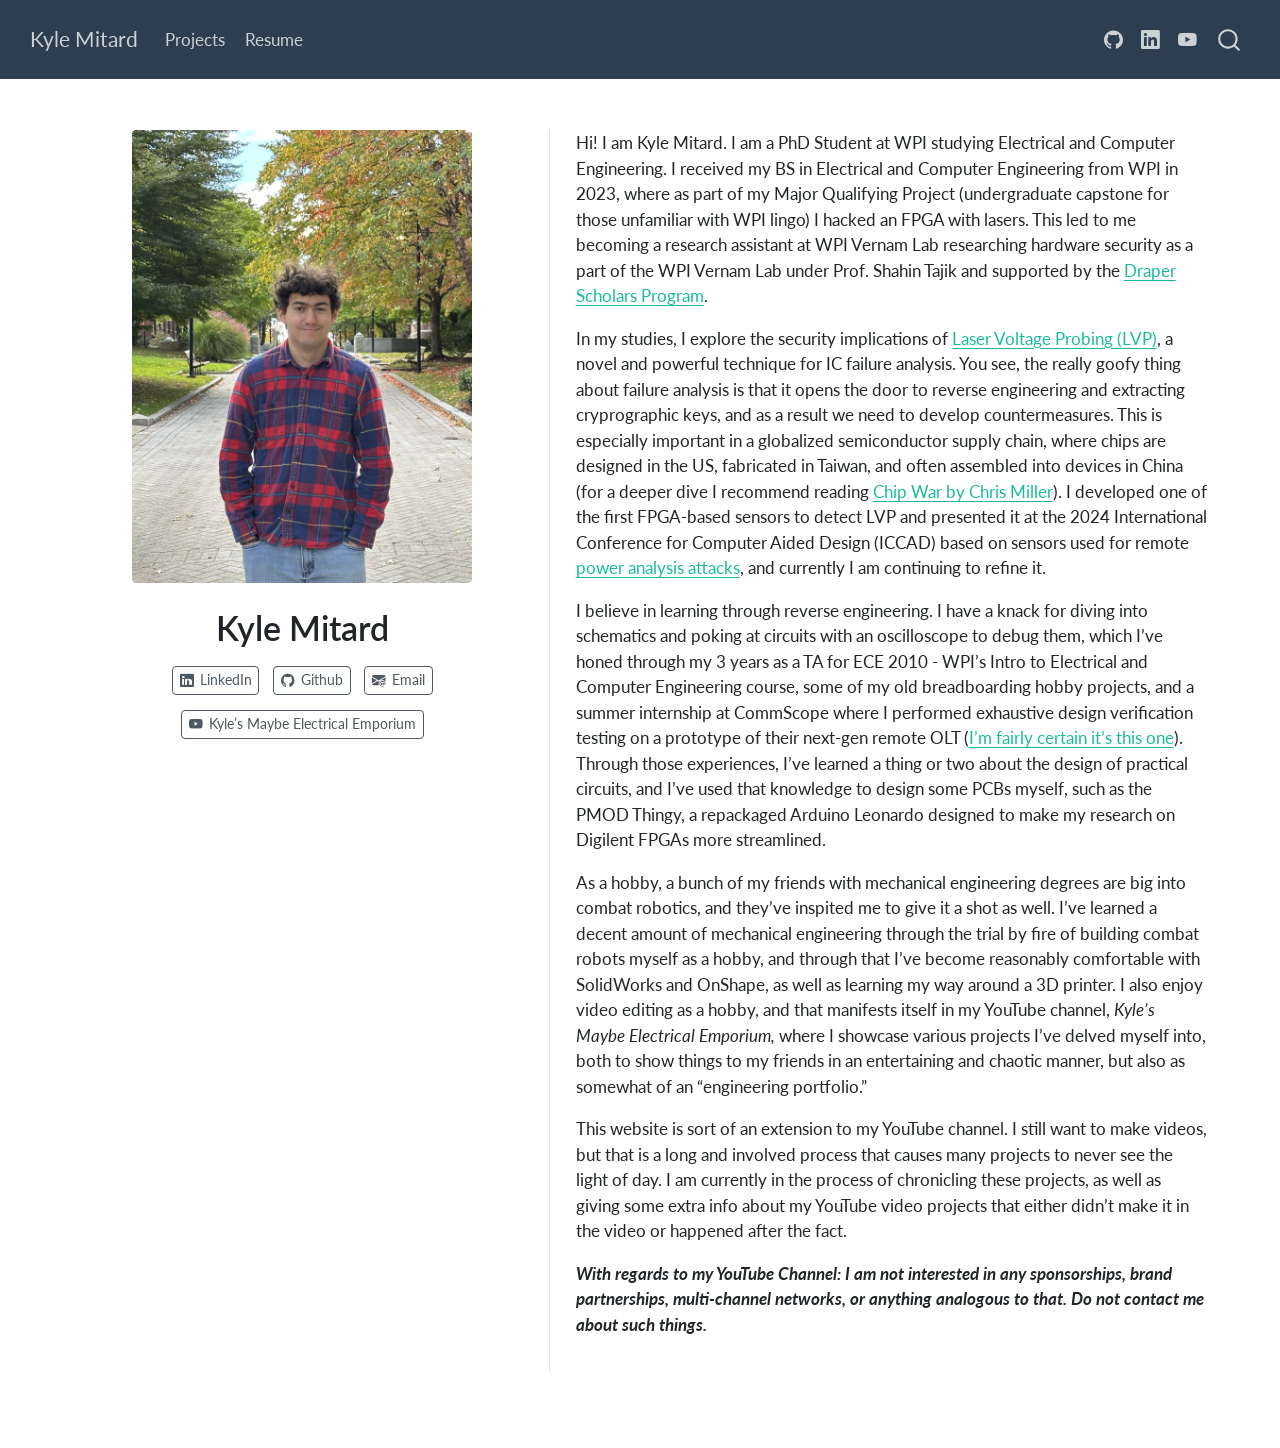
==== docs/index.html @ 58dc67d3 "added initial site in docs" ====
<!DOCTYPE html>
<html xmlns="http://www.w3.org/1999/xhtml" lang="en" xml:lang="en"><head>

<meta charset="utf-8">
<meta name="generator" content="quarto-1.7.32">

<meta name="viewport" content="width=device-width, initial-scale=1.0, user-scalable=yes">


<title>Kyle Mitard</title>
<style>
code{white-space: pre-wrap;}
span.smallcaps{font-variant: small-caps;}
div.columns{display: flex; gap: min(4vw, 1.5em);}
div.column{flex: auto; overflow-x: auto;}
div.hanging-indent{margin-left: 1.5em; text-indent: -1.5em;}
ul.task-list{list-style: none;}
ul.task-list li input[type="checkbox"] {
  width: 0.8em;
  margin: 0 0.8em 0.2em -1em; /* quarto-specific, see https://github.com/quarto-dev/quarto-cli/issues/4556 */ 
  vertical-align: middle;
}
</style>


<script src="site_libs/quarto-nav/quarto-nav.js"></script>
<script src="site_libs/quarto-nav/headroom.min.js"></script>
<script src="site_libs/clipboard/clipboard.min.js"></script>
<script src="site_libs/quarto-search/autocomplete.umd.js"></script>
<script src="site_libs/quarto-search/fuse.min.js"></script>
<script src="site_libs/quarto-search/quarto-search.js"></script>
<meta name="quarto:offset" content="./">
<script src="site_libs/quarto-html/quarto.js" type="module"></script>
<script src="site_libs/quarto-html/tabsets/tabsets.js" type="module"></script>
<script src="site_libs/quarto-html/popper.min.js"></script>
<script src="site_libs/quarto-html/tippy.umd.min.js"></script>
<link href="site_libs/quarto-html/tippy.css" rel="stylesheet">
<link href="site_libs/quarto-html/quarto-syntax-highlighting-37eea08aefeeee20ff55810ff984fec1.css" rel="stylesheet" id="quarto-text-highlighting-styles">
<script src="site_libs/bootstrap/bootstrap.min.js"></script>
<link href="site_libs/bootstrap/bootstrap-icons.css" rel="stylesheet">
<link href="site_libs/bootstrap/bootstrap-cc63fce9873912f1bbbccf05079cc9ea.min.css" rel="stylesheet" append-hash="true" id="quarto-bootstrap" data-mode="light">
<script id="quarto-search-options" type="application/json">{
  "location": "navbar",
  "copy-button": false,
  "collapse-after": 3,
  "panel-placement": "end",
  "type": "overlay",
  "limit": 50,
  "keyboard-shortcut": [
    "f",
    "/",
    "s"
  ],
  "show-item-context": false,
  "language": {
    "search-no-results-text": "No results",
    "search-matching-documents-text": "matching documents",
    "search-copy-link-title": "Copy link to search",
    "search-hide-matches-text": "Hide additional matches",
    "search-more-match-text": "more match in this document",
    "search-more-matches-text": "more matches in this document",
    "search-clear-button-title": "Clear",
    "search-text-placeholder": "",
    "search-detached-cancel-button-title": "Cancel",
    "search-submit-button-title": "Submit",
    "search-label": "Search"
  }
}</script>


<link rel="stylesheet" href="styles.css">
</head>

<body class="nav-fixed quarto-light">

<div id="quarto-search-results"></div>
  <header id="quarto-header" class="headroom fixed-top">
    <nav class="navbar navbar-expand-lg " data-bs-theme="dark">
      <div class="navbar-container container-fluid">
      <div class="navbar-brand-container mx-auto">
    <a class="navbar-brand" href="./index.html">
    <span class="navbar-title">Kyle Mitard</span>
    </a>
  </div>
            <div id="quarto-search" class="" title="Search"></div>
          <button class="navbar-toggler" type="button" data-bs-toggle="collapse" data-bs-target="#navbarCollapse" aria-controls="navbarCollapse" role="menu" aria-expanded="false" aria-label="Toggle navigation" onclick="if (window.quartoToggleHeadroom) { window.quartoToggleHeadroom(); }">
  <span class="navbar-toggler-icon"></span>
</button>
          <div class="collapse navbar-collapse" id="navbarCollapse">
            <ul class="navbar-nav navbar-nav-scroll me-auto">
  <li class="nav-item">
    <a class="nav-link" href="./projects.html"> 
<span class="menu-text">Projects</span></a>
  </li>  
  <li class="nav-item">
    <a class="nav-link" href="./resume.html"> 
<span class="menu-text">Resume</span></a>
  </li>  
</ul>
            <ul class="navbar-nav navbar-nav-scroll ms-auto">
  <li class="nav-item compact">
    <a class="nav-link" href="https://github.com/KyleM32767"> <i class="bi bi-github" role="img">
</i> 
<span class="menu-text"></span></a>
  </li>  
  <li class="nav-item compact">
    <a class="nav-link" href="https://www.linkedin.com/in/kyle-mitard62"> <i class="bi bi-linkedin" role="img">
</i> 
<span class="menu-text"></span></a>
  </li>  
  <li class="nav-item compact">
    <a class="nav-link" href="https://www.youtube.com/channel/UCtGWKR7W_5xtZDwKDi8d-TQ"> <i class="bi bi-youtube" role="img">
</i> 
<span class="menu-text"></span></a>
  </li>  
</ul>
          </div> <!-- /navcollapse -->
            <div class="quarto-navbar-tools">
</div>
      </div> <!-- /container-fluid -->
    </nav>
</header>
<!-- content -->
<div id="quarto-content" class="quarto-container page-columns page-rows-contents page-layout-full page-navbar">
<!-- sidebar -->
<!-- margin-sidebar -->
    
<!-- main -->
<div class="quarto-about-trestles column-page">
  <div class="about-entity">
    <img src="me.jpg" class="about-image
  rounded " style="width: 20em;">
<header id="title-block-header" class="quarto-title-block default">
<div class="quarto-title">
<h1 class="title">Kyle Mitard</h1>
</div>
<div class="quarto-title-meta column-page">
  </div>
</header>
    <div class="about-links">
  <a href="https://linkedin.com" class="about-link" rel="" target="">
    <i class="bi bi-linkedin"></i>
     <span class="about-link-text">LinkedIn</span>
  </a>
  <a href="https://github.com" class="about-link" rel="" target="">
    <i class="bi bi-github"></i>
     <span class="about-link-text">Github</span>
  </a>
  <a href="mailto:krmitard@wpi.edu" class="about-link" rel="" target="">
    <i class="bi bi-envelope-at-fill"></i>
     <span class="about-link-text">Email</span>
  </a>
  <a href="https://www.youtube.com/channel/UCtGWKR7W_5xtZDwKDi8d-TQ" class="about-link" rel="" target="">
    <i class="bi bi-youtube"></i>
     <span class="about-link-text">Kyle’s Maybe Electrical Emporium</span>
  </a>
</div>
  </div>
  <div class="about-contents"><main class="content column-page" id="quarto-document-content">
<p>Hi! I am Kyle Mitard. I am a PhD Student at WPI studying Electrical and Computer Engineering. I received my BS in Electrical and Computer Engineering from WPI in 2023, where as part of my Major Qualifying Project (undergraduate capstone for those unfamiliar with WPI lingo) I hacked an FPGA with lasers. This led to me becoming a research assistant at WPI Vernam Lab researching hardware security as a part of the WPI Vernam Lab under Prof.&nbsp;Shahin Tajik and supported by the <a href="https://www.draper.com/education-programs/draper-scholars-program">Draper Scholars Program</a>.</p>
<p>In my studies, I explore the security implications of <a href="https://en.wikipedia.org/wiki/Laser_voltage_prober">Laser Voltage Probing (LVP)</a>, a novel and powerful technique for IC failure analysis. You see, the really goofy thing about failure analysis is that it opens the door to reverse engineering and extracting cryprographic keys, and as a result we need to develop countermeasures. This is especially important in a globalized semiconductor supply chain, where chips are designed in the US, fabricated in Taiwan, and often assembled into devices in China (for a deeper dive I recommend reading <a href="https://www.amazon.com/Chip-War-Worlds-Critical-Technology/dp/1982172002">Chip War by Chris Miller</a>). I developed one of the first FPGA-based sensors to detect LVP and presented it at the 2024 International Conference for Computer Aided Design (ICCAD) based on sensors used for remote <a href="https://en.wikipedia.org/wiki/Power_analysis">power analysis attacks</a>, and currently I am continuing to refine it.</p>
<p>I believe in learning through reverse engineering. I have a knack for diving into schematics and poking at circuits with an oscilloscope to debug them, which I’ve honed through my 3 years as a TA for ECE 2010 - WPI’s Intro to Electrical and Computer Engineering course, some of my old breadboarding hobby projects, and a summer internship at CommScope where I performed exhaustive design verification testing on a prototype of their next-gen remote OLT (<a href="https://www.commscope.com/product-type/broadband-access-network-systems/passive-optical-networks-pon/optical-line-terminals-olt/200-series-r-olt/">I’m fairly certain it’s this one</a>). Through those experiences, I’ve learned a thing or two about the design of practical circuits, and I’ve used that knowledge to design some PCBs myself, such as the PMOD Thingy, a repackaged Arduino Leonardo designed to make my research on Digilent FPGAs more streamlined.</p>
<p>As a hobby, a bunch of my friends with mechanical engineering degrees are big into combat robotics, and they’ve inspited me to give it a shot as well. I’ve learned a decent amount of mechanical engineering through the trial by fire of building combat robots myself as a hobby, and through that I’ve become reasonably comfortable with SolidWorks and OnShape, as well as learning my way around a 3D printer. I also enjoy video editing as a hobby, and that manifests itself in my YouTube channel, <em>Kyle’s Maybe Electrical Emporium,</em> where I showcase various projects I’ve delved myself into, both to show things to my friends in an entertaining and chaotic manner, but also as somewhat of an “engineering portfolio.”</p>
<p>This website is sort of an extension to my YouTube channel. I still want to make videos, but that is a long and involved process that causes many projects to never see the light of day. I am currently in the process of chronicling these projects, as well as giving some extra info about my YouTube video projects that either didn’t make it in the video or happened after the fact.</p>
<p><strong><em>With regards to my YouTube Channel: I am not interested in any sponsorships, brand partnerships, multi-channel networks, or anything analogous to that. Do not contact me about such things.</em></strong></p>


</main></div>
</div>
 <!-- /main -->
<script id="quarto-html-after-body" type="application/javascript">
  window.document.addEventListener("DOMContentLoaded", function (event) {
    const isCodeAnnotation = (el) => {
      for (const clz of el.classList) {
        if (clz.startsWith('code-annotation-')) {                     
          return true;
        }
      }
      return false;
    }
    const onCopySuccess = function(e) {
      // button target
      const button = e.trigger;
      // don't keep focus
      button.blur();
      // flash "checked"
      button.classList.add('code-copy-button-checked');
      var currentTitle = button.getAttribute("title");
      button.setAttribute("title", "Copied!");
      let tooltip;
      if (window.bootstrap) {
        button.setAttribute("data-bs-toggle", "tooltip");
        button.setAttribute("data-bs-placement", "left");
        button.setAttribute("data-bs-title", "Copied!");
        tooltip = new bootstrap.Tooltip(button, 
          { trigger: "manual", 
            customClass: "code-copy-button-tooltip",
            offset: [0, -8]});
        tooltip.show();    
      }
      setTimeout(function() {
        if (tooltip) {
          tooltip.hide();
          button.removeAttribute("data-bs-title");
          button.removeAttribute("data-bs-toggle");
          button.removeAttribute("data-bs-placement");
        }
        button.setAttribute("title", currentTitle);
        button.classList.remove('code-copy-button-checked');
      }, 1000);
      // clear code selection
      e.clearSelection();
    }
    const getTextToCopy = function(trigger) {
        const codeEl = trigger.previousElementSibling.cloneNode(true);
        for (const childEl of codeEl.children) {
          if (isCodeAnnotation(childEl)) {
            childEl.remove();
          }
        }
        return codeEl.innerText;
    }
    const clipboard = new window.ClipboardJS('.code-copy-button:not([data-in-quarto-modal])', {
      text: getTextToCopy
    });
    clipboard.on('success', onCopySuccess);
    if (window.document.getElementById('quarto-embedded-source-code-modal')) {
      const clipboardModal = new window.ClipboardJS('.code-copy-button[data-in-quarto-modal]', {
        text: getTextToCopy,
        container: window.document.getElementById('quarto-embedded-source-code-modal')
      });
      clipboardModal.on('success', onCopySuccess);
    }
      var localhostRegex = new RegExp(/^(?:http|https):\/\/localhost\:?[0-9]*\//);
      var mailtoRegex = new RegExp(/^mailto:/);
        var filterRegex = new RegExp('/' + window.location.host + '/');
      var isInternal = (href) => {
          return filterRegex.test(href) || localhostRegex.test(href) || mailtoRegex.test(href);
      }
      // Inspect non-navigation links and adorn them if external
     var links = window.document.querySelectorAll('a[href]:not(.nav-link):not(.navbar-brand):not(.toc-action):not(.sidebar-link):not(.sidebar-item-toggle):not(.pagination-link):not(.no-external):not([aria-hidden]):not(.dropdown-item):not(.quarto-navigation-tool):not(.about-link)');
      for (var i=0; i<links.length; i++) {
        const link = links[i];
        if (!isInternal(link.href)) {
          // undo the damage that might have been done by quarto-nav.js in the case of
          // links that we want to consider external
          if (link.dataset.originalHref !== undefined) {
            link.href = link.dataset.originalHref;
          }
        }
      }
    function tippyHover(el, contentFn, onTriggerFn, onUntriggerFn) {
      const config = {
        allowHTML: true,
        maxWidth: 500,
        delay: 100,
        arrow: false,
        appendTo: function(el) {
            return el.parentElement;
        },
        interactive: true,
        interactiveBorder: 10,
        theme: 'quarto',
        placement: 'bottom-start',
      };
      if (contentFn) {
        config.content = contentFn;
      }
      if (onTriggerFn) {
        config.onTrigger = onTriggerFn;
      }
      if (onUntriggerFn) {
        config.onUntrigger = onUntriggerFn;
      }
      window.tippy(el, config); 
    }
    const noterefs = window.document.querySelectorAll('a[role="doc-noteref"]');
    for (var i=0; i<noterefs.length; i++) {
      const ref = noterefs[i];
      tippyHover(ref, function() {
        // use id or data attribute instead here
        let href = ref.getAttribute('data-footnote-href') || ref.getAttribute('href');
        try { href = new URL(href).hash; } catch {}
        const id = href.replace(/^#\/?/, "");
        const note = window.document.getElementById(id);
        if (note) {
          return note.innerHTML;
        } else {
          return "";
        }
      });
    }
    const xrefs = window.document.querySelectorAll('a.quarto-xref');
    const processXRef = (id, note) => {
      // Strip column container classes
      const stripColumnClz = (el) => {
        el.classList.remove("page-full", "page-columns");
        if (el.children) {
          for (const child of el.children) {
            stripColumnClz(child);
          }
        }
      }
      stripColumnClz(note)
      if (id === null || id.startsWith('sec-')) {
        // Special case sections, only their first couple elements
        const container = document.createElement("div");
        if (note.children && note.children.length > 2) {
          container.appendChild(note.children[0].cloneNode(true));
          for (let i = 1; i < note.children.length; i++) {
            const child = note.children[i];
            if (child.tagName === "P" && child.innerText === "") {
              continue;
            } else {
              container.appendChild(child.cloneNode(true));
              break;
            }
          }
          if (window.Quarto?.typesetMath) {
            window.Quarto.typesetMath(container);
          }
          return container.innerHTML
        } else {
          if (window.Quarto?.typesetMath) {
            window.Quarto.typesetMath(note);
          }
          return note.innerHTML;
        }
      } else {
        // Remove any anchor links if they are present
        const anchorLink = note.querySelector('a.anchorjs-link');
        if (anchorLink) {
          anchorLink.remove();
        }
        if (window.Quarto?.typesetMath) {
          window.Quarto.typesetMath(note);
        }
        if (note.classList.contains("callout")) {
          return note.outerHTML;
        } else {
          return note.innerHTML;
        }
      }
    }
    for (var i=0; i<xrefs.length; i++) {
      const xref = xrefs[i];
      tippyHover(xref, undefined, function(instance) {
        instance.disable();
        let url = xref.getAttribute('href');
        let hash = undefined; 
        if (url.startsWith('#')) {
          hash = url;
        } else {
          try { hash = new URL(url).hash; } catch {}
        }
        if (hash) {
          const id = hash.replace(/^#\/?/, "");
          const note = window.document.getElementById(id);
          if (note !== null) {
            try {
              const html = processXRef(id, note.cloneNode(true));
              instance.setContent(html);
            } finally {
              instance.enable();
              instance.show();
            }
          } else {
            // See if we can fetch this
            fetch(url.split('#')[0])
            .then(res => res.text())
            .then(html => {
              const parser = new DOMParser();
              const htmlDoc = parser.parseFromString(html, "text/html");
              const note = htmlDoc.getElementById(id);
              if (note !== null) {
                const html = processXRef(id, note);
                instance.setContent(html);
              } 
            }).finally(() => {
              instance.enable();
              instance.show();
            });
          }
        } else {
          // See if we can fetch a full url (with no hash to target)
          // This is a special case and we should probably do some content thinning / targeting
          fetch(url)
          .then(res => res.text())
          .then(html => {
            const parser = new DOMParser();
            const htmlDoc = parser.parseFromString(html, "text/html");
            const note = htmlDoc.querySelector('main.content');
            if (note !== null) {
              // This should only happen for chapter cross references
              // (since there is no id in the URL)
              // remove the first header
              if (note.children.length > 0 && note.children[0].tagName === "HEADER") {
                note.children[0].remove();
              }
              const html = processXRef(null, note);
              instance.setContent(html);
            } 
          }).finally(() => {
            instance.enable();
            instance.show();
          });
        }
      }, function(instance) {
      });
    }
        let selectedAnnoteEl;
        const selectorForAnnotation = ( cell, annotation) => {
          let cellAttr = 'data-code-cell="' + cell + '"';
          let lineAttr = 'data-code-annotation="' +  annotation + '"';
          const selector = 'span[' + cellAttr + '][' + lineAttr + ']';
          return selector;
        }
        const selectCodeLines = (annoteEl) => {
          const doc = window.document;
          const targetCell = annoteEl.getAttribute("data-target-cell");
          const targetAnnotation = annoteEl.getAttribute("data-target-annotation");
          const annoteSpan = window.document.querySelector(selectorForAnnotation(targetCell, targetAnnotation));
          const lines = annoteSpan.getAttribute("data-code-lines").split(",");
          const lineIds = lines.map((line) => {
            return targetCell + "-" + line;
          })
          let top = null;
          let height = null;
          let parent = null;
          if (lineIds.length > 0) {
              //compute the position of the single el (top and bottom and make a div)
              const el = window.document.getElementById(lineIds[0]);
              top = el.offsetTop;
              height = el.offsetHeight;
              parent = el.parentElement.parentElement;
            if (lineIds.length > 1) {
              const lastEl = window.document.getElementById(lineIds[lineIds.length - 1]);
              const bottom = lastEl.offsetTop + lastEl.offsetHeight;
              height = bottom - top;
            }
            if (top !== null && height !== null && parent !== null) {
              // cook up a div (if necessary) and position it 
              let div = window.document.getElementById("code-annotation-line-highlight");
              if (div === null) {
                div = window.document.createElement("div");
                div.setAttribute("id", "code-annotation-line-highlight");
                div.style.position = 'absolute';
                parent.appendChild(div);
              }
              div.style.top = top - 2 + "px";
              div.style.height = height + 4 + "px";
              div.style.left = 0;
              let gutterDiv = window.document.getElementById("code-annotation-line-highlight-gutter");
              if (gutterDiv === null) {
                gutterDiv = window.document.createElement("div");
                gutterDiv.setAttribute("id", "code-annotation-line-highlight-gutter");
                gutterDiv.style.position = 'absolute';
                const codeCell = window.document.getElementById(targetCell);
                const gutter = codeCell.querySelector('.code-annotation-gutter');
                gutter.appendChild(gutterDiv);
              }
              gutterDiv.style.top = top - 2 + "px";
              gutterDiv.style.height = height + 4 + "px";
            }
            selectedAnnoteEl = annoteEl;
          }
        };
        const unselectCodeLines = () => {
          const elementsIds = ["code-annotation-line-highlight", "code-annotation-line-highlight-gutter"];
          elementsIds.forEach((elId) => {
            const div = window.document.getElementById(elId);
            if (div) {
              div.remove();
            }
          });
          selectedAnnoteEl = undefined;
        };
          // Handle positioning of the toggle
      window.addEventListener(
        "resize",
        throttle(() => {
          elRect = undefined;
          if (selectedAnnoteEl) {
            selectCodeLines(selectedAnnoteEl);
          }
        }, 10)
      );
      function throttle(fn, ms) {
      let throttle = false;
      let timer;
        return (...args) => {
          if(!throttle) { // first call gets through
              fn.apply(this, args);
              throttle = true;
          } else { // all the others get throttled
              if(timer) clearTimeout(timer); // cancel #2
              timer = setTimeout(() => {
                fn.apply(this, args);
                timer = throttle = false;
              }, ms);
          }
        };
      }
        // Attach click handler to the DT
        const annoteDls = window.document.querySelectorAll('dt[data-target-cell]');
        for (const annoteDlNode of annoteDls) {
          annoteDlNode.addEventListener('click', (event) => {
            const clickedEl = event.target;
            if (clickedEl !== selectedAnnoteEl) {
              unselectCodeLines();
              const activeEl = window.document.querySelector('dt[data-target-cell].code-annotation-active');
              if (activeEl) {
                activeEl.classList.remove('code-annotation-active');
              }
              selectCodeLines(clickedEl);
              clickedEl.classList.add('code-annotation-active');
            } else {
              // Unselect the line
              unselectCodeLines();
              clickedEl.classList.remove('code-annotation-active');
            }
          });
        }
    const findCites = (el) => {
      const parentEl = el.parentElement;
      if (parentEl) {
        const cites = parentEl.dataset.cites;
        if (cites) {
          return {
            el,
            cites: cites.split(' ')
          };
        } else {
          return findCites(el.parentElement)
        }
      } else {
        return undefined;
      }
    };
    var bibliorefs = window.document.querySelectorAll('a[role="doc-biblioref"]');
    for (var i=0; i<bibliorefs.length; i++) {
      const ref = bibliorefs[i];
      const citeInfo = findCites(ref);
      if (citeInfo) {
        tippyHover(citeInfo.el, function() {
          var popup = window.document.createElement('div');
          citeInfo.cites.forEach(function(cite) {
            var citeDiv = window.document.createElement('div');
            citeDiv.classList.add('hanging-indent');
            citeDiv.classList.add('csl-entry');
            var biblioDiv = window.document.getElementById('ref-' + cite);
            if (biblioDiv) {
              citeDiv.innerHTML = biblioDiv.innerHTML;
            }
            popup.appendChild(citeDiv);
          });
          return popup.innerHTML;
        });
      }
    }
  });
  </script>
</div> <!-- /content -->




</body></html>
---- docs/site_libs/quarto-html/tippy.css ----
.tippy-box[data-animation=fade][data-state=hidden]{opacity:0}[data-tippy-root]{max-width:calc(100vw - 10px)}.tippy-box{position:relative;background-color:#333;color:#fff;border-radius:4px;font-size:14px;line-height:1.4;white-space:normal;outline:0;transition-property:transform,visibility,opacity}.tippy-box[data-placement^=top]>.tippy-arrow{bottom:0}.tippy-box[data-placement^=top]>.tippy-arrow:before{bottom:-7px;left:0;border-width:8px 8px 0;border-top-color:initial;transform-origin:center top}.tippy-box[data-placement^=bottom]>.tippy-arrow{top:0}.tippy-box[data-placement^=bottom]>.tippy-arrow:before{top:-7px;left:0;border-width:0 8px 8px;border-bottom-color:initial;transform-origin:center bottom}.tippy-box[data-placement^=left]>.tippy-arrow{right:0}.tippy-box[data-placement^=left]>.tippy-arrow:before{border-width:8px 0 8px 8px;border-left-color:initial;right:-7px;transform-origin:center left}.tippy-box[data-placement^=right]>.tippy-arrow{left:0}.tippy-box[data-placement^=right]>.tippy-arrow:before{left:-7px;border-width:8px 8px 8px 0;border-right-color:initial;transform-origin:center right}.tippy-box[data-inertia][data-state=visible]{transition-timing-function:cubic-bezier(.54,1.5,.38,1.11)}.tippy-arrow{width:16px;height:16px;color:#333}.tippy-arrow:before{content:"";position:absolute;border-color:transparent;border-style:solid}.tippy-content{position:relative;padding:5px 9px;z-index:1}
---- docs/site_libs/quarto-html/quarto-syntax-highlighting-37eea08aefeeee20ff55810ff984fec1.css ----
/* quarto syntax highlight colors */
:root {
  --quarto-hl-ot-color: #003B4F;
  --quarto-hl-at-color: #657422;
  --quarto-hl-ss-color: #20794D;
  --quarto-hl-an-color: #5E5E5E;
  --quarto-hl-fu-color: #4758AB;
  --quarto-hl-st-color: #20794D;
  --quarto-hl-cf-color: #003B4F;
  --quarto-hl-op-color: #5E5E5E;
  --quarto-hl-er-color: #AD0000;
  --quarto-hl-bn-color: #AD0000;
  --quarto-hl-al-color: #AD0000;
  --quarto-hl-va-color: #111111;
  --quarto-hl-bu-color: inherit;
  --quarto-hl-ex-color: inherit;
  --quarto-hl-pp-color: #AD0000;
  --quarto-hl-in-color: #5E5E5E;
  --quarto-hl-vs-color: #20794D;
  --quarto-hl-wa-color: #5E5E5E;
  --quarto-hl-do-color: #5E5E5E;
  --quarto-hl-im-color: #00769E;
  --quarto-hl-ch-color: #20794D;
  --quarto-hl-dt-color: #AD0000;
  --quarto-hl-fl-color: #AD0000;
  --quarto-hl-co-color: #5E5E5E;
  --quarto-hl-cv-color: #5E5E5E;
  --quarto-hl-cn-color: #8f5902;
  --quarto-hl-sc-color: #5E5E5E;
  --quarto-hl-dv-color: #AD0000;
  --quarto-hl-kw-color: #003B4F;
}

/* other quarto variables */
:root {
  --quarto-font-monospace: SFMono-Regular, Menlo, Monaco, Consolas, "Liberation Mono", "Courier New", monospace;
}

/* syntax highlight based on Pandoc's rules */
pre > code.sourceCode > span {
  color: #003B4F;
}

code.sourceCode > span {
  color: #003B4F;
}

div.sourceCode,
div.sourceCode pre.sourceCode {
  color: #003B4F;
}

/* Normal */
code span {
  color: #003B4F;
}

/* Alert */
code span.al {
  color: #AD0000;
  font-style: inherit;
}

/* Annotation */
code span.an {
  color: #5E5E5E;
  font-style: inherit;
}

/* Attribute */
code span.at {
  color: #657422;
  font-style: inherit;
}

/* BaseN */
code span.bn {
  color: #AD0000;
  font-style: inherit;
}

/* BuiltIn */
code span.bu {
  font-style: inherit;
}

/* ControlFlow */
code span.cf {
  color: #003B4F;
  font-weight: bold;
  font-style: inherit;
}

/* Char */
code span.ch {
  color: #20794D;
  font-style: inherit;
}

/* Constant */
code span.cn {
  color: #8f5902;
  font-style: inherit;
}

/* Comment */
code span.co {
  color: #5E5E5E;
  font-style: inherit;
}

/* CommentVar */
code span.cv {
  color: #5E5E5E;
  font-style: italic;
}

/* Documentation */
code span.do {
  color: #5E5E5E;
  font-style: italic;
}

/* DataType */
code span.dt {
  color: #AD0000;
  font-style: inherit;
}

/* DecVal */
code span.dv {
  color: #AD0000;
  font-style: inherit;
}

/* Error */
code span.er {
  color: #AD0000;
  font-style: inherit;
}

/* Extension */
code span.ex {
  font-style: inherit;
}

/* Float */
code span.fl {
  color: #AD0000;
  font-style: inherit;
}

/* Function */
code span.fu {
  color: #4758AB;
  font-style: inherit;
}

/* Import */
code span.im {
  color: #00769E;
  font-style: inherit;
}

/* Information */
code span.in {
  color: #5E5E5E;
  font-style: inherit;
}

/* Keyword */
code span.kw {
  color: #003B4F;
  font-weight: bold;
  font-style: inherit;
}

/* Operator */
code span.op {
  color: #5E5E5E;
  font-style: inherit;
}

/* Other */
code span.ot {
  color: #003B4F;
  font-style: inherit;
}

/* Preprocessor */
code span.pp {
  color: #AD0000;
  font-style: inherit;
}

/* SpecialChar */
code span.sc {
  color: #5E5E5E;
  font-style: inherit;
}

/* SpecialString */
code span.ss {
  color: #20794D;
  font-style: inherit;
}

/* String */
code span.st {
  color: #20794D;
  font-style: inherit;
}

/* Variable */
code span.va {
  color: #111111;
  font-style: inherit;
}

/* VerbatimString */
code span.vs {
  color: #20794D;
  font-style: inherit;
}

/* Warning */
code span.wa {
  color: #5E5E5E;
  font-style: italic;
}

.prevent-inlining {
  content: "</";
}

/*# sourceMappingURL=27d3d809615f7771493d095567f04340.css.map */
---- docs/styles.css ----
/* css styles */
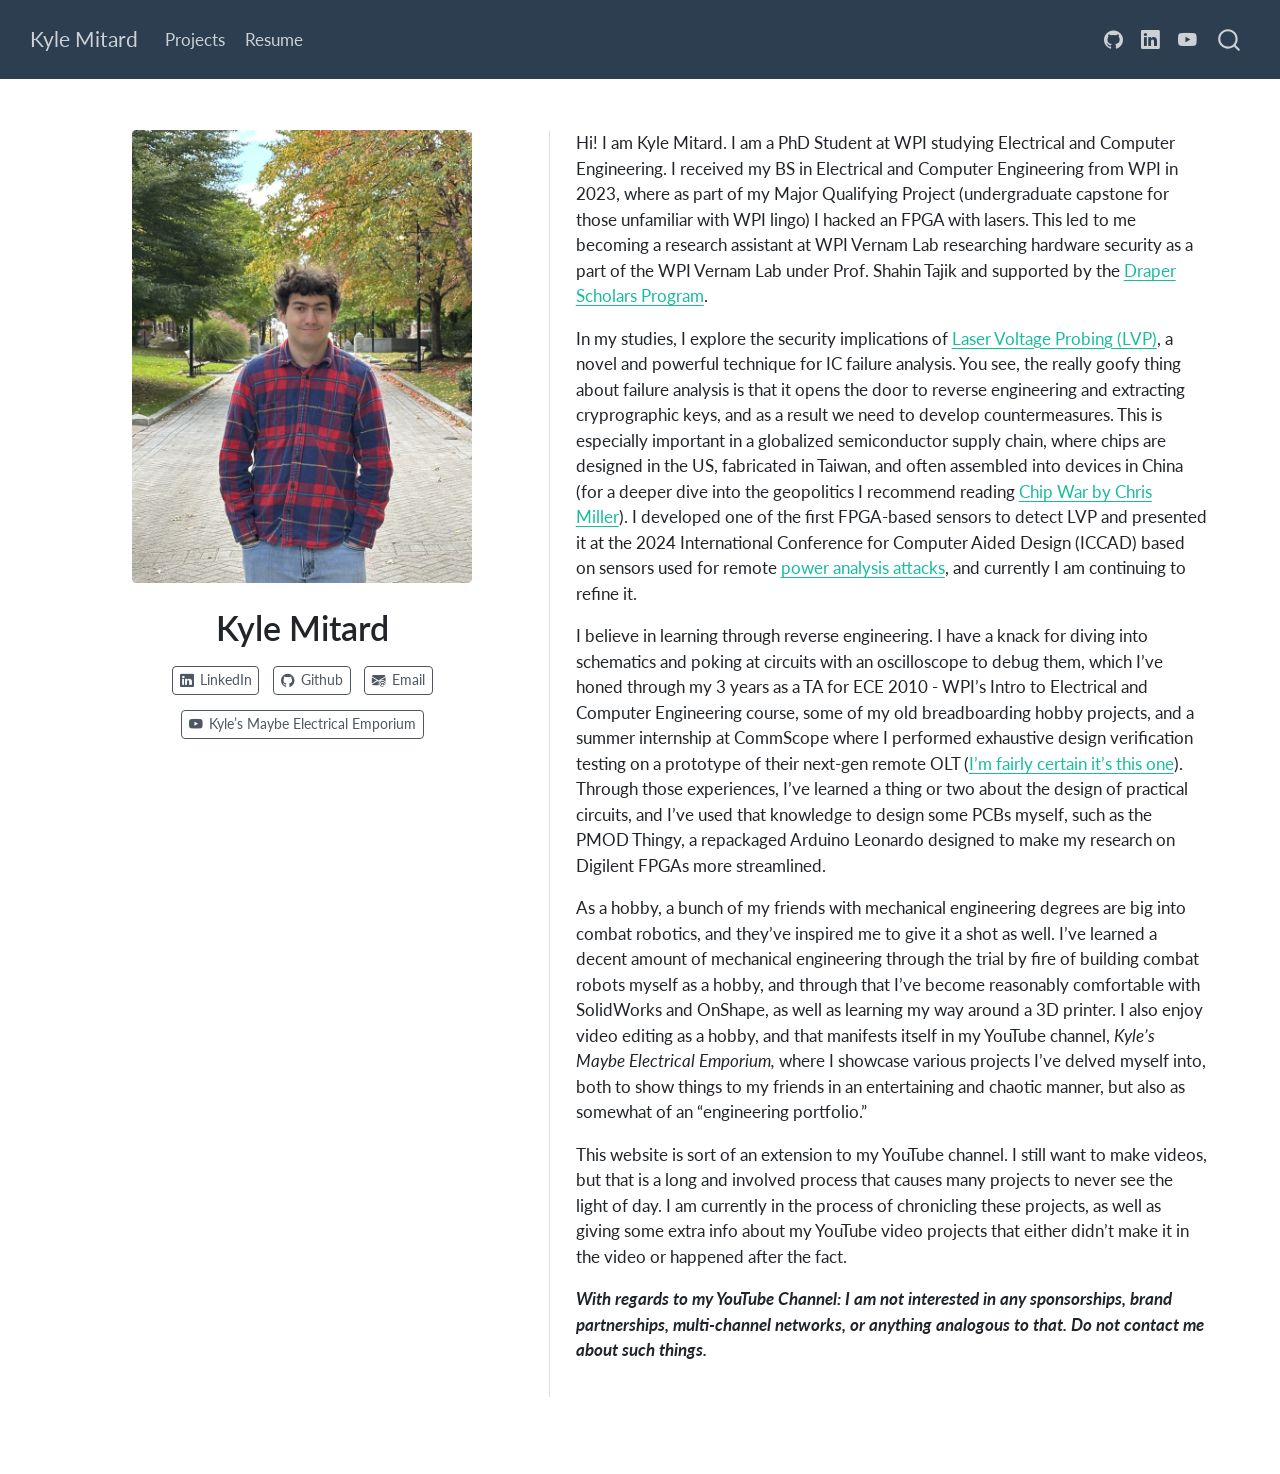
==== commit 28a18e6a: "write PMOD Thingy" ====
--- a/docs/index.html
+++ b/docs/index.html
@@ -158,9 +158,9 @@
   </div>
   <div class="about-contents"><main class="content column-page" id="quarto-document-content">
 <p>Hi! I am Kyle Mitard. I am a PhD Student at WPI studying Electrical and Computer Engineering. I received my BS in Electrical and Computer Engineering from WPI in 2023, where as part of my Major Qualifying Project (undergraduate capstone for those unfamiliar with WPI lingo) I hacked an FPGA with lasers. This led to me becoming a research assistant at WPI Vernam Lab researching hardware security as a part of the WPI Vernam Lab under Prof.&nbsp;Shahin Tajik and supported by the <a href="https://www.draper.com/education-programs/draper-scholars-program">Draper Scholars Program</a>.</p>
-<p>In my studies, I explore the security implications of <a href="https://en.wikipedia.org/wiki/Laser_voltage_prober">Laser Voltage Probing (LVP)</a>, a novel and powerful technique for IC failure analysis. You see, the really goofy thing about failure analysis is that it opens the door to reverse engineering and extracting cryprographic keys, and as a result we need to develop countermeasures. This is especially important in a globalized semiconductor supply chain, where chips are designed in the US, fabricated in Taiwan, and often assembled into devices in China (for a deeper dive I recommend reading <a href="https://www.amazon.com/Chip-War-Worlds-Critical-Technology/dp/1982172002">Chip War by Chris Miller</a>). I developed one of the first FPGA-based sensors to detect LVP and presented it at the 2024 International Conference for Computer Aided Design (ICCAD) based on sensors used for remote <a href="https://en.wikipedia.org/wiki/Power_analysis">power analysis attacks</a>, and currently I am continuing to refine it.</p>
+<p>In my studies, I explore the security implications of <a href="https://en.wikipedia.org/wiki/Laser_voltage_prober">Laser Voltage Probing (LVP)</a>, a novel and powerful technique for IC failure analysis. You see, the really goofy thing about failure analysis is that it opens the door to reverse engineering and extracting cryprographic keys, and as a result we need to develop countermeasures. This is especially important in a globalized semiconductor supply chain, where chips are designed in the US, fabricated in Taiwan, and often assembled into devices in China (for a deeper dive into the geopolitics I recommend reading <a href="https://www.amazon.com/Chip-War-Worlds-Critical-Technology/dp/1982172002">Chip War by Chris Miller</a>). I developed one of the first FPGA-based sensors to detect LVP and presented it at the 2024 International Conference for Computer Aided Design (ICCAD) based on sensors used for remote <a href="https://en.wikipedia.org/wiki/Power_analysis">power analysis attacks</a>, and currently I am continuing to refine it.</p>
 <p>I believe in learning through reverse engineering. I have a knack for diving into schematics and poking at circuits with an oscilloscope to debug them, which I’ve honed through my 3 years as a TA for ECE 2010 - WPI’s Intro to Electrical and Computer Engineering course, some of my old breadboarding hobby projects, and a summer internship at CommScope where I performed exhaustive design verification testing on a prototype of their next-gen remote OLT (<a href="https://www.commscope.com/product-type/broadband-access-network-systems/passive-optical-networks-pon/optical-line-terminals-olt/200-series-r-olt/">I’m fairly certain it’s this one</a>). Through those experiences, I’ve learned a thing or two about the design of practical circuits, and I’ve used that knowledge to design some PCBs myself, such as the PMOD Thingy, a repackaged Arduino Leonardo designed to make my research on Digilent FPGAs more streamlined.</p>
-<p>As a hobby, a bunch of my friends with mechanical engineering degrees are big into combat robotics, and they’ve inspited me to give it a shot as well. I’ve learned a decent amount of mechanical engineering through the trial by fire of building combat robots myself as a hobby, and through that I’ve become reasonably comfortable with SolidWorks and OnShape, as well as learning my way around a 3D printer. I also enjoy video editing as a hobby, and that manifests itself in my YouTube channel, <em>Kyle’s Maybe Electrical Emporium,</em> where I showcase various projects I’ve delved myself into, both to show things to my friends in an entertaining and chaotic manner, but also as somewhat of an “engineering portfolio.”</p>
+<p>As a hobby, a bunch of my friends with mechanical engineering degrees are big into combat robotics, and they’ve inspired me to give it a shot as well. I’ve learned a decent amount of mechanical engineering through the trial by fire of building combat robots myself as a hobby, and through that I’ve become reasonably comfortable with SolidWorks and OnShape, as well as learning my way around a 3D printer. I also enjoy video editing as a hobby, and that manifests itself in my YouTube channel, <em>Kyle’s Maybe Electrical Emporium,</em> where I showcase various projects I’ve delved myself into, both to show things to my friends in an entertaining and chaotic manner, but also as somewhat of an “engineering portfolio.”</p>
 <p>This website is sort of an extension to my YouTube channel. I still want to make videos, but that is a long and involved process that causes many projects to never see the light of day. I am currently in the process of chronicling these projects, as well as giving some extra info about my YouTube video projects that either didn’t make it in the video or happened after the fact.</p>
 <p><strong><em>With regards to my YouTube Channel: I am not interested in any sponsorships, brand partnerships, multi-channel networks, or anything analogous to that. Do not contact me about such things.</em></strong></p>
 
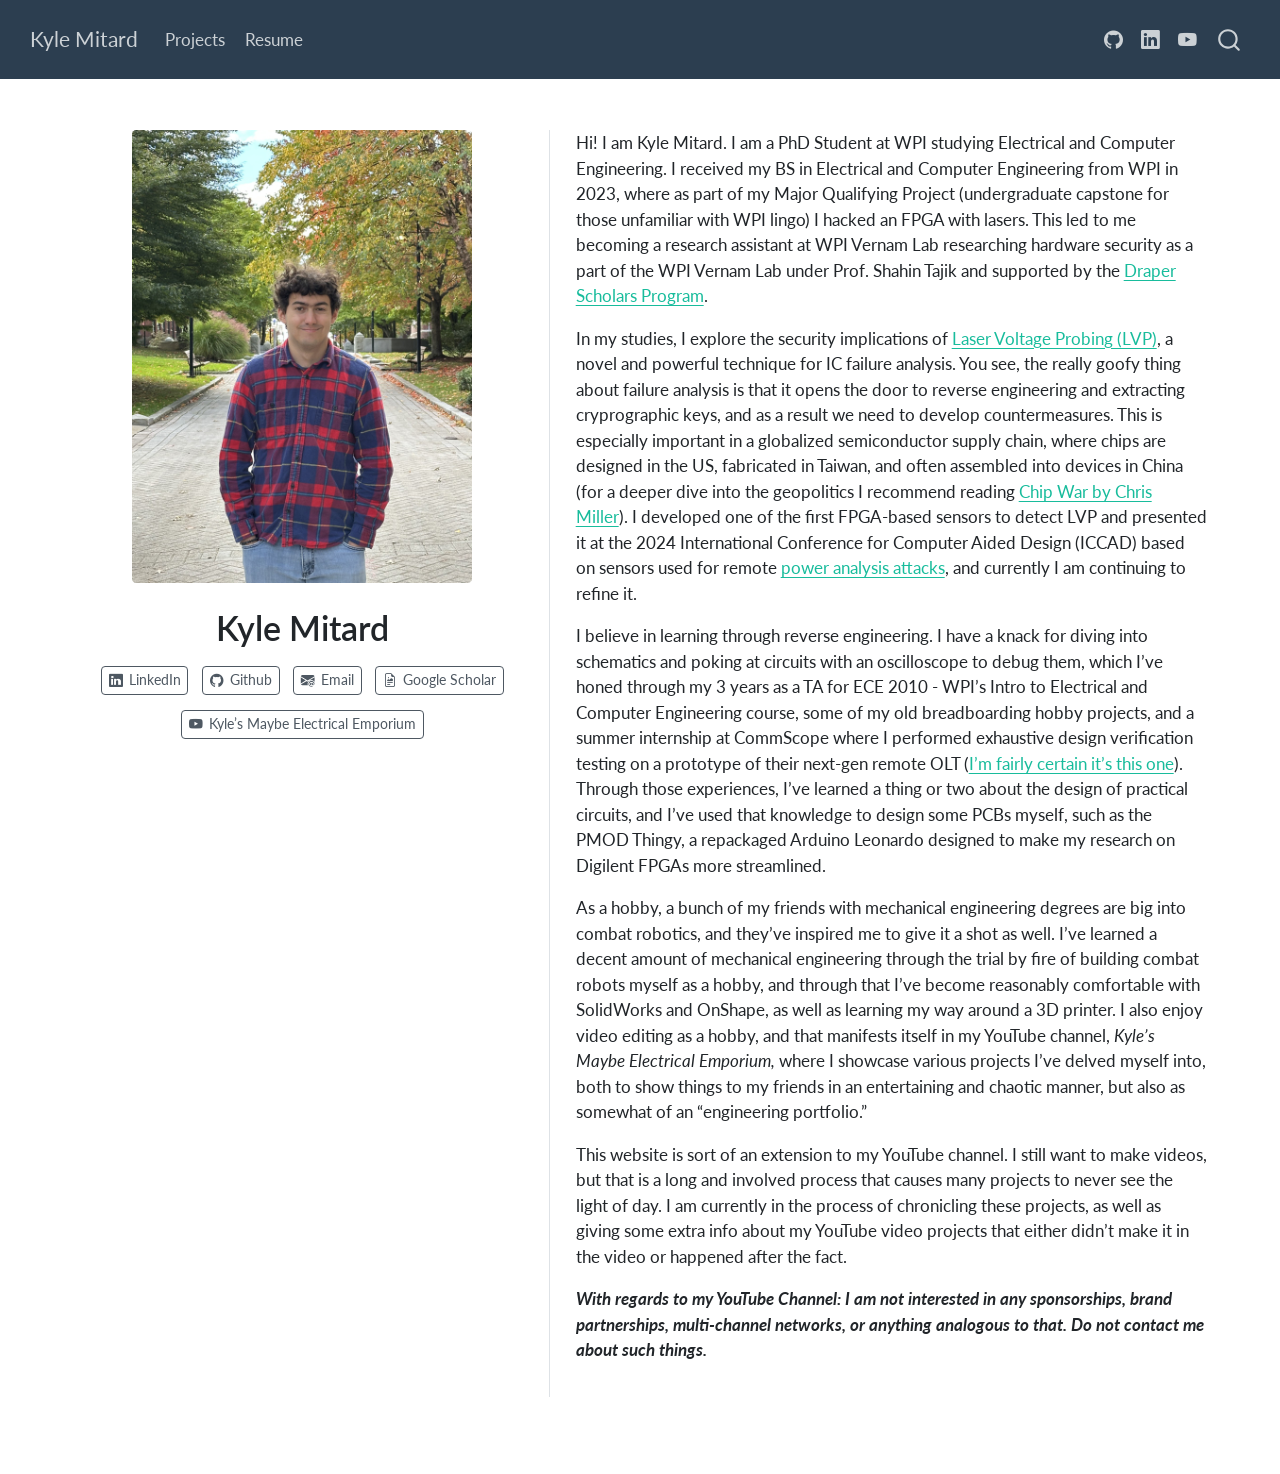
==== commit 98591733: "finished laserescape and wrote wiimote" ====
--- a/docs/index.html
+++ b/docs/index.html
@@ -138,17 +138,21 @@
   </div>
 </header>
     <div class="about-links">
-  <a href="https://linkedin.com" class="about-link" rel="" target="">
+  <a href="https://www.linkedin.com/in/kyle-mitard62/" class="about-link" rel="" target="">
     <i class="bi bi-linkedin"></i>
      <span class="about-link-text">LinkedIn</span>
   </a>
-  <a href="https://github.com" class="about-link" rel="" target="">
+  <a href="https://github.com/KyleM32767" class="about-link" rel="" target="">
     <i class="bi bi-github"></i>
      <span class="about-link-text">Github</span>
   </a>
   <a href="mailto:krmitard@wpi.edu" class="about-link" rel="" target="">
     <i class="bi bi-envelope-at-fill"></i>
      <span class="about-link-text">Email</span>
+  </a>
+  <a href="https://scholar.google.com/citations?user=tloIyQIAAAAJ" class="about-link" rel="" target="">
+    <i class="bi bi-file-earmark-richtext"></i>
+     <span class="about-link-text">Google Scholar</span>
   </a>
   <a href="https://www.youtube.com/channel/UCtGWKR7W_5xtZDwKDi8d-TQ" class="about-link" rel="" target="">
     <i class="bi bi-youtube"></i>
